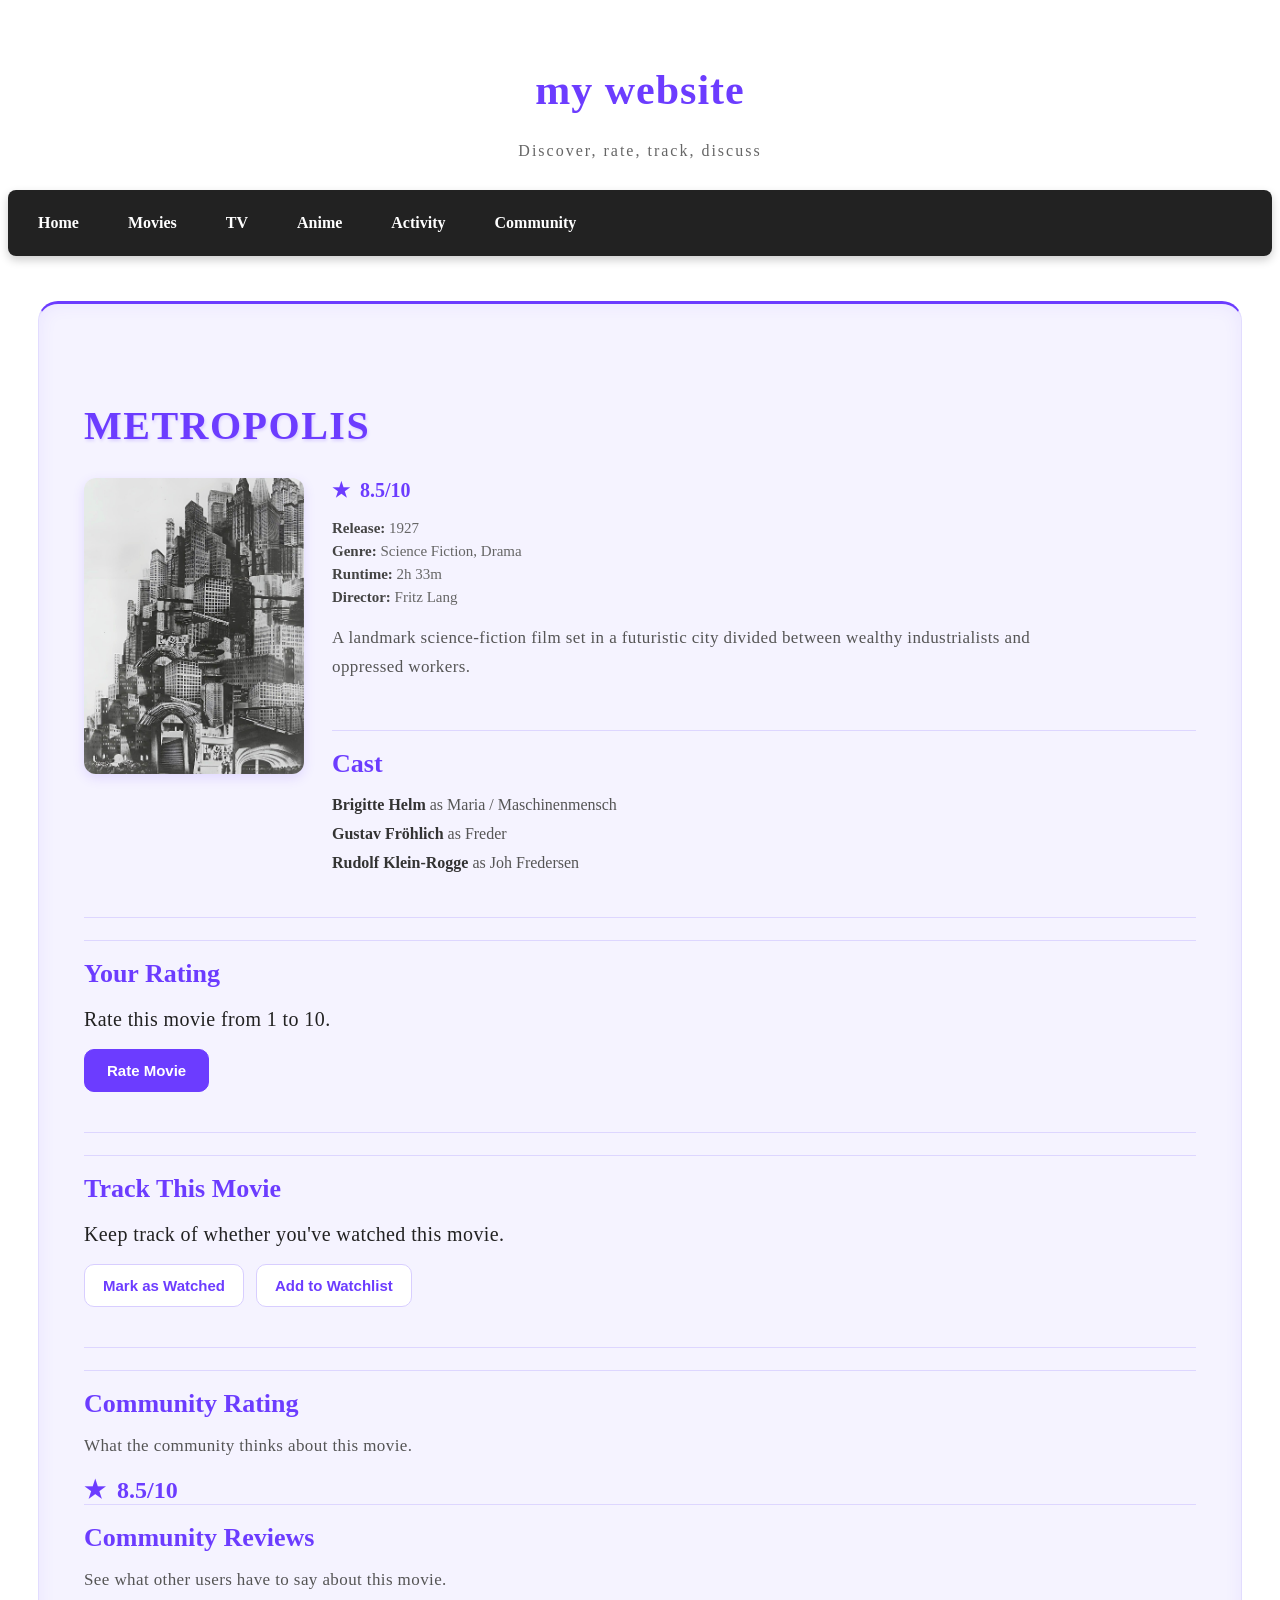
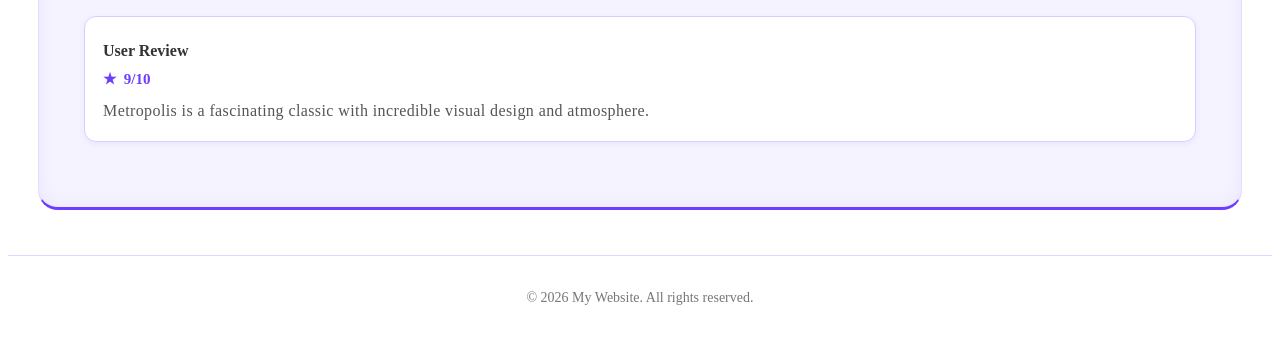
==== metropolis.html @ bc2e9417 "Update metropolis.html" ====
<!DOCTYPE html>
<html>
<head>
  <meta name="viewport" content="width=device-width, initial-scale=1.0">
  <title>Metropolis - My Website</title>
  <link rel="stylesheet" href="style.css?v=9">
</head>

<body>

  <header class="site-header">
    <h1>my website</h1>
    <p>Discover, rate, track, discuss</p>
  </header>

  <nav>
    <a href="index.html">Home</a>
    <a href="movies.html">Movies</a>
    <a href="#">TV</a>
    <a href="#">Anime</a>
    <a href="#">Activity</a>
    <a href="#">Community</a>
  </nav>

  <main>

    <h2>Metropolis</h2>

<div class="movie-detail">

  <div class="movie-detail-poster">
    <img src="images/Boris_Bilinski_-_Filmplakat_für_Metropolis_restored.jpg" alt="Metropolis poster">
  </div>

  <div class="movie-detail-info">
    <div class="movie-detail-rating">
  <span>★</span> 8.5/10
</div>

<div class="movie-detail-meta">
  <span><strong>Release:</strong> 1927</span>
  <span><strong>Genre:</strong> Science Fiction, Drama</span>
  <span><strong>Runtime:</strong> 2h 33m</span>
  <span><strong>Director:</strong> Fritz Lang</span>
</div>

<p>
  A landmark science-fiction film set in a futuristic city divided between wealthy industrialists and oppressed workers.
</p>
    <h3>Cast</h3>

<div class="movie-cast">
  <strong>Brigitte Helm</strong> as Maria / Maschinenmensch<br>
  <strong>Gustav Fröhlich</strong> as Freder<br>
  <strong>Rudolf Klein-Rogge</strong> as Joh Fredersen
</div>
  </div>

</div>
</div>

<div class="your-rating">
  <h3>Your Rating</h3>
  <p>Rate this movie from 1 to 10.</p>
  <button>Rate Movie</button>
</div>

<div class="movie-tracking">
  <h3>Track This Movie</h3>
  <p>Keep track of whether you've watched this movie.</p>
  <button>Mark as Watched</button>
  <button>Add to Watchlist</button>
</div>

    <div class="community-rating">
  <h3>Community Rating</h3>
  <p>What the community thinks about this movie.</p>
  <div class="community-score">
    <span>★</span> 8.5/10
    <div class="community-reviews">
  <h3>Community Reviews</h3>
  <p>See what other users have to say about this movie.</p>

  <div class="review-card">
  <strong>User Review</strong>

  <div class="review-rating">
    <span>★</span> 9/10
  </div>

  <p>Metropolis is a fascinating classic with incredible visual design and atmosphere.</p>
</div>
    </div>
  </div>
    </div>
  </main>
  </main>

  <footer>
    <p>© 2026 My Website. All rights reserved.</p>
  </footer>

</body>
</html>
---- style.css ----
nav {
  background-color: #222;
  padding: 16px 18px;
  border-radius: 8px;
  box-shadow: 0 4px 10px rgba(0, 0, 0, 0.2);
  display: flex;
  gap: 10px;
  align-items: center;
}

    nav a {
  color: white;
  margin-right: 15px;
  text-decoration: none;
  padding: 8px 12px;
  border-radius: 6px;
  transition: background-color 0.2s ease, transform 0.15s ease;
  font-weight: 600;
}

nav a:hover {
  background-color: #6c3cff;
  color: white;
  transform: translateY(-2px);
}
    .site-header {
        text-align: center;
        padding: 30px 10px;
    }

    .site-header h1 {
    font-size: 42px;
    letter-spacing: 1px;
    color: #6c3cff;
}  

 .site-header p {
    margin: 8px 0 0;
    color: #666;
    font-size: 16px;
    letter-spacing: 2px;
}   

    main h2 {
  font-size: 40px;
  color: #6c3cff;
  margin-top: 4;
  margin-bottom: 24px;
  letter-spacing: 0.5px;
  line-height: 1.2; 
          text-transform: uppercase;
  font-weight: 800;
      text-shadow: 1px 2px 3px rgba(108, 60, 255, 0.18);    
  letter-spacing: 1.5px;
}
  main h3 {
  font-size: 26px;
  color: #6c3cff;
  margin-top: 48px;
  margin-bottom: 12px;
  padding-top: 18px;
  border-top: 1px solid #ddd6ff;
}
  .explore-text {
  font-size: 17px;
  color: #555;
  margin: 0;
  letter-spacing: 0.3px;
  }  
    .category-label {
  font-size: 14px;
  color: #777;
  margin-top: 22px;
  margin-bottom: 10px;
  font-weight: 700;
  letter-spacing: 0.8px;
  text-transform: uppercase;
       
    }    
      .explore-text::before {
  content: "→ ";
  color: #6c3cff;
  font-weight: 700;
}  
   .category-links {
  display: flex;
  gap: 14px;
  margin-top: 24px;
  margin-bottom: 4px;
  flex-wrap: wrap;
  padding: 8px 0;
}

.movie-filters {
  display: flex;
  gap: 10px;
  margin-top: 24px;
  margin-bottom: 28px;
  flex-wrap: wrap;
}

.movie-filters button {
  padding: 11px 18px;
  background-color: white;
  color: #6c3cff;
  border: 1px solid #d8ceff;
  border-radius: 10px;
  font-size: 15px;
  font-weight: 700;
  cursor: pointer;
  transition: background-color 0.2s ease, transform 0.2s ease, box-shadow 0.2s ease;
}

.movie-filters button:hover {
  background-color: #faf9ff;
  transform: translateY(-2px);
  box-shadow: 0 5px 10px rgba(108, 60, 255, 0.15);
}
.category-links a {
  padding: 12px 20px;
  background-color: white;
  color: #6c3cff;
  text-decoration: none;
  border: 1px solid #d8ceff;
  border-radius: 12px;
  font-weight: 600;
  letter-spacing: 0.3px;
  transition: transform 0.2s ease, box-shadow 0.2s ease;
  box-shadow: 0 2px 6px rgba(108, 60, 255, 0.08);
}
   .category-links a:hover {
  transform: translateY(-4px);
  box-shadow: 0 7px 14px rgba(108, 60, 255, 0.22);
  background-color: #faf9ff;
}
   .explore-button {
  display: inline-block;
  margin-top: 24px;
  padding: 13px 24px;
  background-color: #6c3cff;
  color: white;
  text-decoration: none;
  border-radius: 10px;
  transition: background-color 0.2s ease, transform 0.2s ease, box-shadow 0.2s ease;
  box-shadow: 0 4px 10px rgba(108, 60, 255, 0.25);
  font-weight: 700;
  letter-spacing: 0.4px;
}   
    .explore-button:hover {
  background-color: #5428d6;
  transform: translateY(-2px);
    }    

  main p {
  font-size: 20px;
  line-height: 1.8;
  margin: 0;
 max-width: 750px;
  letter-spacing: 0.4px;
        color: #222;
  font-weight: 450;
  margin-top: 8px;
}
      main {
  padding: 65px 45px;
  background-color: #f5f3ff;
  border: 1px solid #e2dcff;
  border-radius: 20px;
  margin: 45px 30px;
  box-shadow: 0 8px 20px rgba(108, 60, 255, 0.16);
            position: relative;
  overflow: hidden;
    transition: transform 0.2s ease, box-shadow 0.2s ease;
  cursor: default;
  will-change: transform;
            border-top: 3px solid #6c3cff;
  border-bottom: 3px solid #6c3cff;
  box-sizing: border-box;
            box-shadow: inset 0 0 18px rgba(108, 60, 255, 0.08);
}

        main:hover {
  transform: translateY(-3px);
      transition: transform 0.2s ease;
  will-change: transform;        
  box-shadow: 0 10px 22px rgba(108, 60, 255, 0.16);
        }
 .activity-heading {
  font-size: 26px;
  color: #6c3cff;
  margin-top: 48px;
  margin-bottom: 12px;
  padding-top: 18px;
  border-top: 1px solid #ddd6ff;
}

.activity-text {
  font-size: 17px;
  color: #555;
  margin: 0;
  letter-spacing: 0.3px;
}

.activity-preview {
  display: flex;
  gap: 18px;
  margin-top: 24px;
  flex-wrap: wrap;
}

.activity-item {
  flex: 1;
  min-width: 120px;
  padding: 20px 16px;
  background-color: white;
  border: 1px solid #d8ceff;
  border-radius: 12px;
  text-align: center;
  box-shadow: 0 2px 6px rgba(108, 60, 255, 0.08);
  transition: transform 0.2s ease, box-shadow 0.2s ease;
}
   .activity-item:hover {
  transform: translateY(-3px);
  box-shadow: 0 6px 12px rgba(108, 60, 255, 0.16);
   }     

.activity-number {
  display: block;
  font-size: 32px;
  font-weight: 800;
  color: #6c3cff;
  line-height: 1;
}

.activity-label {
  display: block;
  margin-top: 8px;
  font-size: 13px;
  color: #777;
  font-weight: 700;
  letter-spacing: 0.8px;
  text-transform: uppercase;
}

.activity-button {
  display: inline-block;
  margin-top: 26px;
  padding: 12px 22px;
  background-color: #6c3cff;
  color: white;
  text-decoration: none;
  border: 1px solid #6c3cff;
  border-radius: 10px;
  font-weight: 700;
  letter-spacing: 0.4px;
  transition: background-color 0.2s ease, transform 0.2s ease, box-shadow 0.2s ease;
  box-shadow: 0 4px 10px rgba(108, 60, 255, 0.25);
}

.activity-button:hover {
  background-color: #5428d6;
  color: white;
  transform: translateY(-2px);
  box-shadow: 0 6px 14px rgba(108, 60, 255, 0.3);
}
  .community-heading {
  font-size: 26px;
  color: #6c3cff;
  margin-top: 48px;
  margin-bottom: 12px;
  padding-top: 18px;
  border-top: 1px solid #ddd6ff;
  } 
  .community-text {
  font-size: 17px;
  color: #555;
  margin: 0;
  letter-spacing: 0.3px;
  }  
   .community-preview {
  display: flex;
  gap: 18px;
  margin-top: 24px;
  flex-wrap: wrap;
   }    
    .community-item {
  flex: 1;
  min-width: 180px;
  padding: 20px 16px;
  background-color: white;
  border: 1px solid #d8ceff;
  border-radius: 12px;
  box-shadow: 0 2px 6px rgba(108, 60, 255, 0.08);
  transition: transform 0.2s ease, box-shadow 0.2s ease;
} 
  .community-item:hover {
  transform: translateY(-3px);
  box-shadow: 0 6px 12px rgba(108, 60, 255, 0.16);
  }   
   .community-button {
  display: inline-block;
  margin-top: 26px;
  padding: 12px 22px;
  background-color: #6c3cff;
  color: white;
  text-decoration: none;
  border-radius: 10px;
  font-weight: 700;
  letter-spacing: 0.4px;
  transition: background-color 0.2s ease, transform 0.2s ease, box-shadow 0.2s ease;
  box-shadow: 0 4px 10px rgba(108, 60, 255, 0.25);
   }  
   .community-button:hover {
  background-color: #5428d6;
  transform: translateY(-2px);
  box-shadow: 0 6px 14px rgba(108, 60, 255, 0.3);
   }  
.movie-grid {
  display: grid;
  grid-template-columns: repeat(3, 1fr);
  gap: 22px;
  margin-top: 28px;
}
.movie-search {
  display: flex;
  gap: 10px;
  margin-top: 24px;
  margin-bottom: 28px;
}

.movie-search input {
  flex: 1;
  min-width: 0;
  padding: 13px 16px;
  border: 1px solid #d8ceff;
  border-radius: 10px;
  font-size: 16px;
  outline: none;
  box-sizing: border-box;
}

.movie-search input:focus {
  border-color: #6c3cff;
  box-shadow: 0 0 0 3px rgba(108, 60, 255, 0.1);
}

.movie-search button {
  padding: 13px 20px;
  background-color: #6c3cff;
  color: white;
  border: 1px solid #6c3cff;
  border-radius: 10px;
  font-size: 16px;
  font-weight: 700;
  cursor: pointer;
}

.movie-search button:hover {
  background-color: #5428d6;
  transform: translateY(-2px);
}
@media (max-width: 1000px) {
  html,
  body {
    width: 100%;
    max-width: 100%;
    overflow-x: hidden;
  }

  main {
    width: calc(100% - 30px);
    max-width: 100%;
    padding: 40px 22px;
    margin: 25px 15px;
  }

  .site-header h1 {
    font-size: 34px;
  }

  main h2 {
    font-size: 32px;
  }

  main h3 {
    font-size: 23px;
  }

  .category-links {
    gap: 10px;
  }

  .category-links a {
    padding: 10px 16px;
  }

  .activity-preview {
    gap: 12px;
  }

  .community-preview {
    gap: 12px;
  }

  .movie-grid {
  grid-template-columns: repeat(2, 1fr);
  width: 100%;
}

  .movie-card {
    width: 100%;
    min-width: 0;
  }
  .movie-info h4 {
  font-size: 15px;
  white-space: normal;
  word-break: normal;
  overflow-wrap: normal;
  
}
}
 footer {
  margin-top: 30px;
  padding: 20px;
  text-align: center;
  color: #777;
  font-size: 14px;
  border-top: 1px solid #ddd6ff;
 }       

.movie-card {
    text-decoration: none;
  background-color: white;
    cursor: pointer;
  border: 1px solid #d8ceff;
  border-radius: 14px;
  overflow: hidden;
    display: flex;
  flex-direction: column;
    height: 100%;
  box-shadow: 0 3px 8px rgba(108, 60, 255, 0.1);
  transition: transform 0.2s ease, box-shadow 0.2s ease;
}

.movie-card:hover {
  transform: translateY(-5px);
  box-shadow: 0 8px 16px rgba(108, 60, 255, 0.18);
}

.movie-detail {
  display: flex;
  gap: 28px;
  margin-top: 28px;
  align-items: flex-start;
}

.movie-detail-poster {
  width: 220px;
  flex-shrink: 0;
}

.movie-detail-poster img {
  width: 100%;
  height: auto;
  display: block;
  border-radius: 12px;
  box-shadow: 0 4px 12px rgba(108, 60, 255, 0.15);
}

.movie-detail-info {
  flex: 1;
}

.movie-detail-rating {
  font-size: 20px;
  font-weight: 700;
  color: #6c3cff;
  margin-bottom: 18px;
}

.movie-detail-rating span {
  margin-right: 5px;
}

.movie-detail-info p {
  margin: 0;
  font-size: 17px;
  line-height: 1.7;
  color: #555;
}
.movie-poster {
  aspect-ratio: 2 / 3 !important;
  display: flex;
  align-items: center;
  justify-content: center;
  background-color: #eeeaff;
  color: #8a7bb8;
  font-size: 14px;
  font-weight: 700;
  letter-spacing: 1px;
  text-transform: uppercase;
}

.movie-poster img {
  width: 100%;
  height: 100%;
  object-fit: cover;
  display: block;
}

.movie-info {
  padding: 18px;
  display: flex;
  flex-direction: column;
  flex: 1;
}

.movie-info h4 {
  margin: 0;
  font-size: 20px;
  color: #333;
  line-height: 1.25;
  min-height: 50px;
  width: auto;
  overflow-wrap: normal;
  word-break: normal;

  display: -webkit-box;
  -webkit-box-orient: vertical;
  -webkit-line-clamp: 3;
  overflow: hidden;
}

.movie-info p {
  margin: 10px 0 14px;
  font-size: 14px;
  line-height: 1.5;
  color: #666;
}

.movie-rating {
  margin-top: auto;
  padding-top: 12px;
  font-size: 15px;
  font-weight: 700;
  color: #6c3cff;
}

.movie-rating span {
  margin-right: 4px;
}

.movie-detail-meta {
  display: flex;
  flex-direction: column;
  gap: 6px;
  margin-bottom: 18px;
  font-size: 15px;
  color: #666;
}

.movie-detail-meta strong {
  color: #444;
}
@media (max-width: 600px) {
  .movie-detail {
    flex-direction: column;
    align-items: center;
  }

  .movie-detail-poster {
    width: 180px;
  }

  .movie-detail-info {
    width: 100%;
  }
}

.movie-cast {
  font-size: 16px;
  color: #555;
  line-height: 1.8;
  margin-top: 8px;
}

.movie-cast strong {
  color: #333;
}

.your-rating {
  margin-top: 40px;
  padding-top: 22px;
  border-top: 1px solid #ddd6ff;
}

.your-rating h3 {
  margin-top: 0;
}

.your-rating button {
  margin-top: 12px;
  padding: 12px 22px;
  background-color: #6c3cff;
  color: white;
  border: 1px solid #6c3cff;
  border-radius: 10px;
  font-size: 15px;
  font-weight: 700;
  cursor: pointer;
}

.movie-tracking {
  margin-top: 40px;
  padding-top: 22px;
  border-top: 1px solid #ddd6ff;
}

.movie-tracking h3 {
  margin-top: 0;
}

.movie-tracking button {
  margin-top: 12px;
  margin-right: 8px;
  padding: 12px 18px;
  background-color: white;
  color: #6c3cff;
  border: 1px solid #d8ceff;
  border-radius: 10px;
  font-size: 15px;
  font-weight: 700;
  cursor: pointer;
}

.community-rating {
  margin-top: 40px;
  padding-top: 22px;
  border-top: 1px solid #ddd6ff;
}

.community-rating h3 {
  margin-top: 0;
}

.community-rating p {
  font-size: 17px;
  color: #555;
  margin-top: 8px;
}

.community-score {
  margin-top: 14px;
  font-size: 24px;
  font-weight: 800;
  color: #6c3cff;
}

.community-score span {
  margin-right: 5px;
}

.review-card {
  margin-top: 20px;
  padding: 18px;
  background-color: white;
  border: 1px solid #d8ceff;
  border-radius: 12px;
  box-shadow: 0 2px 6px rgba(108, 60, 255, 0.08);
}

.review-card strong {
  color: #333;
  font-size: 16px;
}

.review-card p {
  margin-top: 10px;
  font-size: 16px;
  line-height: 1.6;
  color: #555;
}

.review-rating {
  margin-top: 8px;
  font-size: 15px;
  font-weight: 700;
  color: #6c3cff;
}

.review-rating span {
  margin-right: 4px;
}
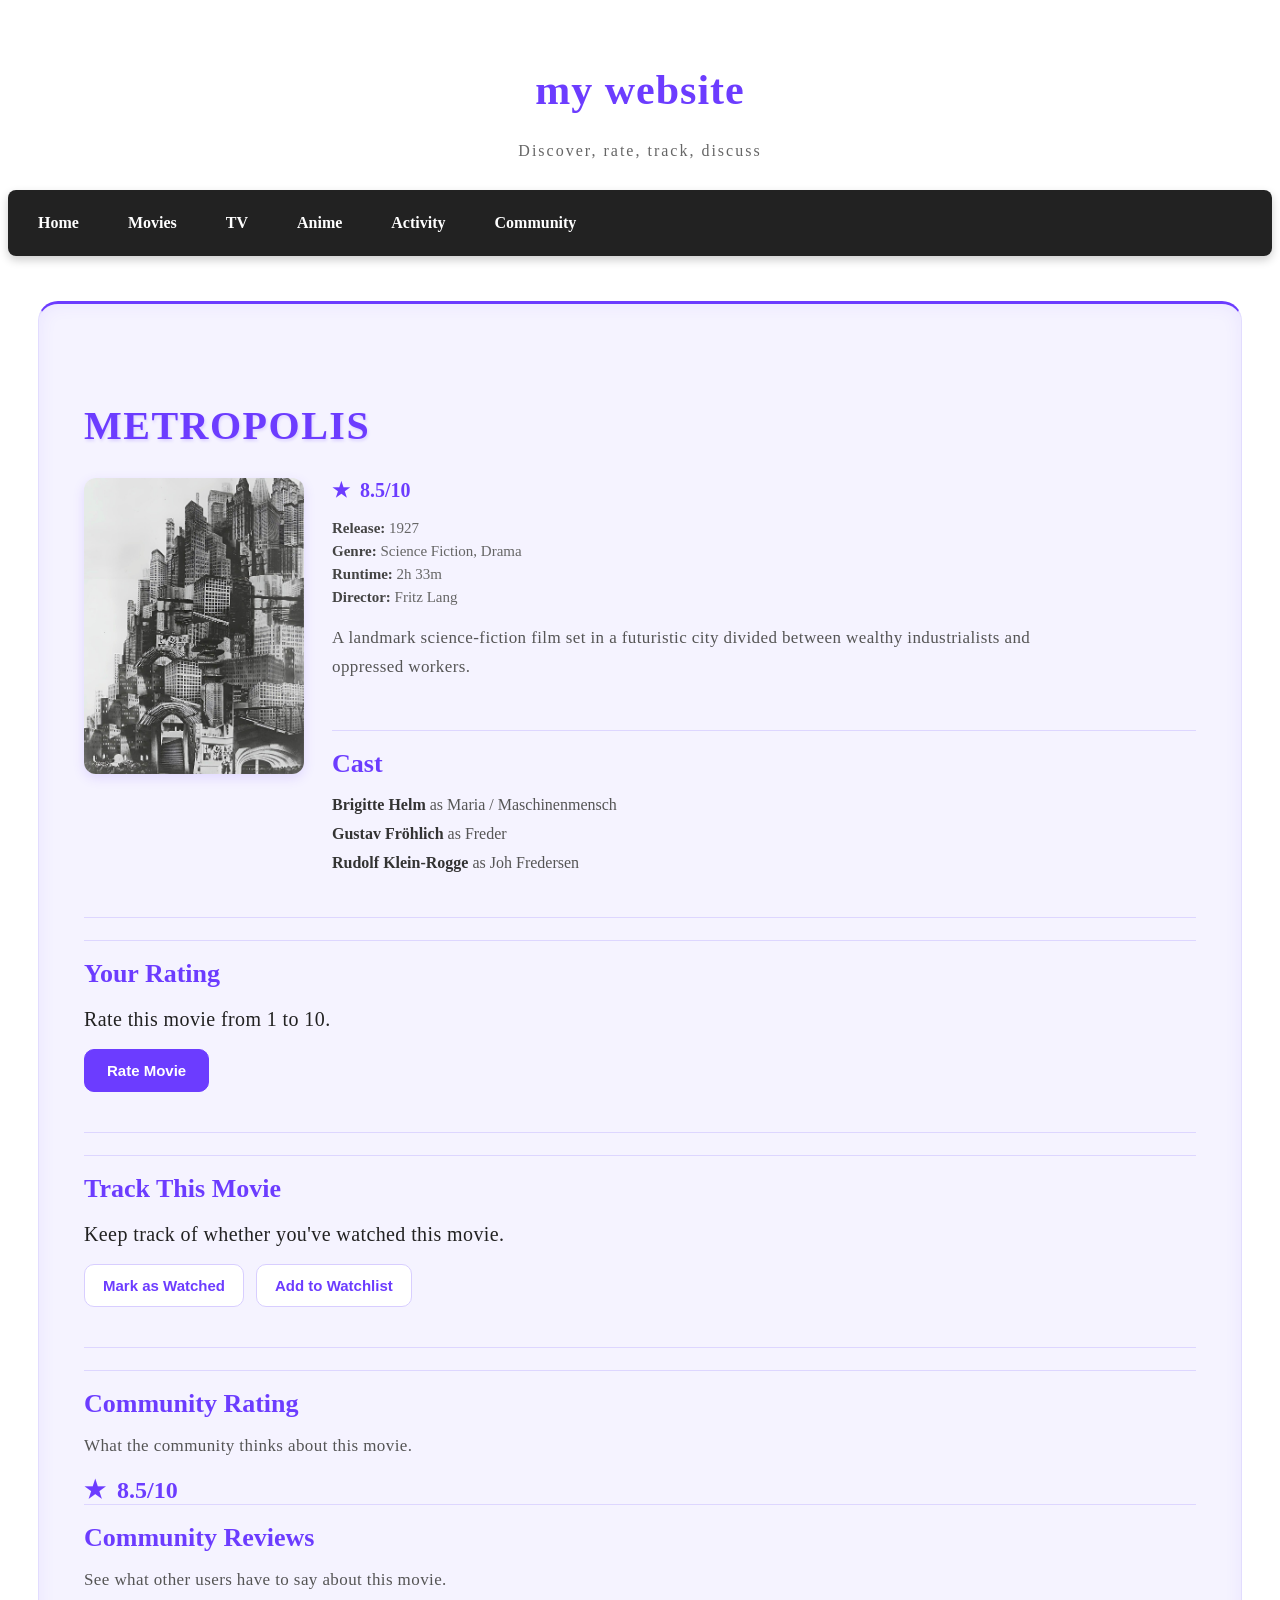
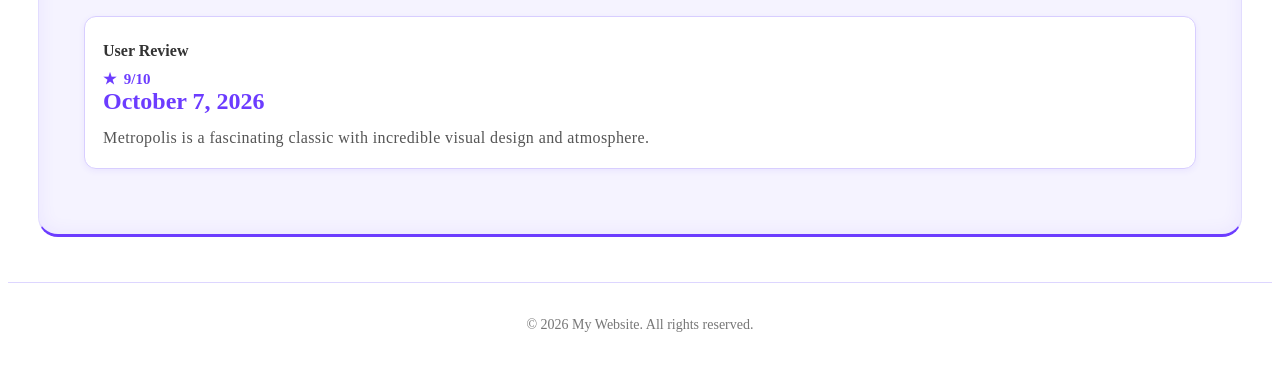
==== commit dd377d18: "Update metropolis.html" ====
--- a/metropolis.html
+++ b/metropolis.html
@@ -88,6 +88,9 @@
     <span>★</span> 9/10
   </div>
 
+    <div class="review-date">
+  October 7, 2026
+    </div>
   <p>Metropolis is a fascinating classic with incredible visual design and atmosphere.</p>
 </div>
     </div>
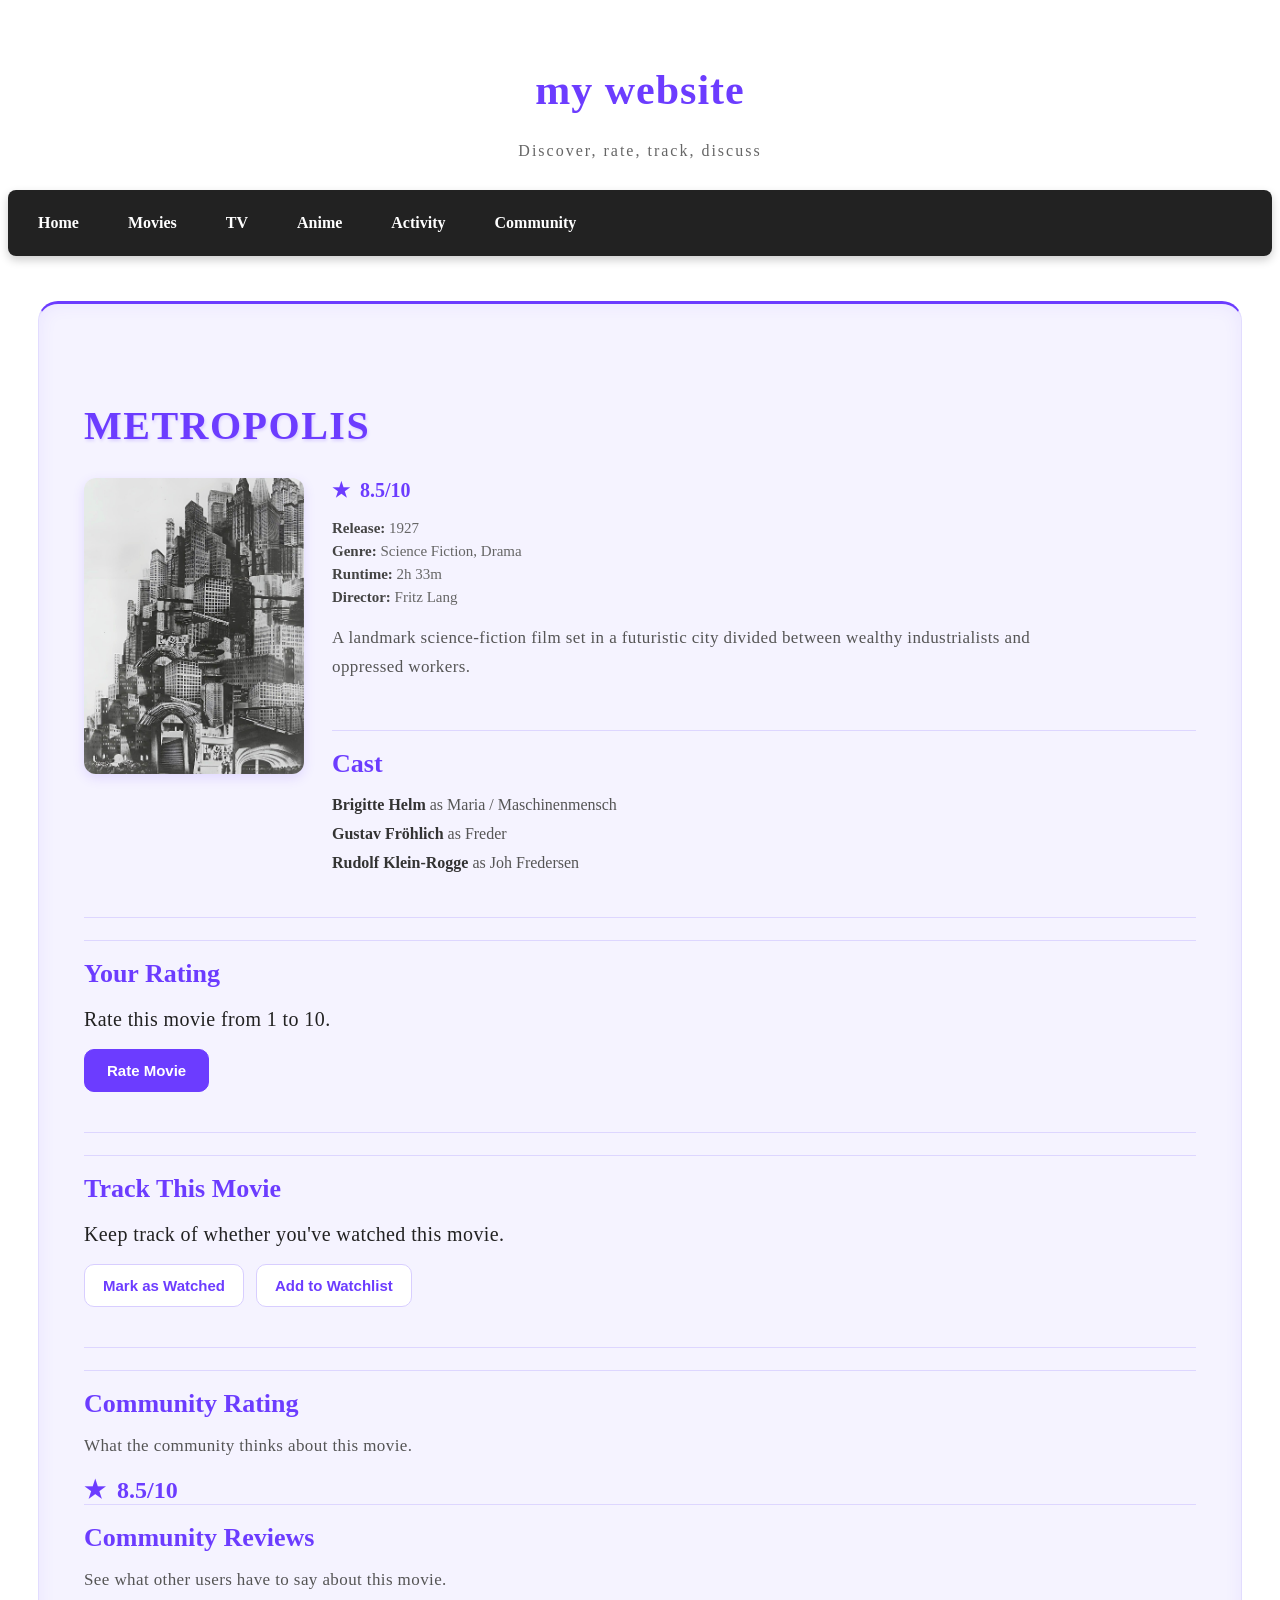
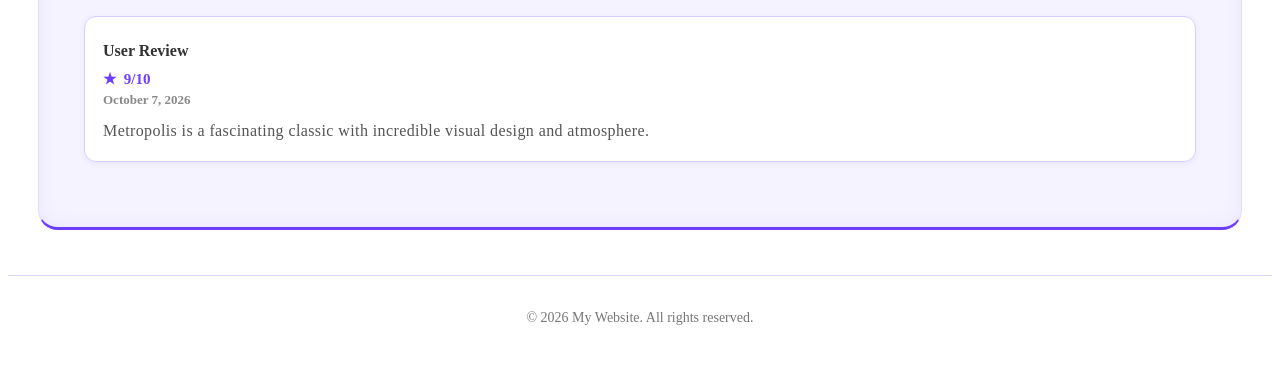
==== commit a8cda53e: "Update metropolis.html" ====
--- a/metropolis.html
+++ b/metropolis.html
@@ -3,7 +3,7 @@
 <head>
   <meta name="viewport" content="width=device-width, initial-scale=1.0">
   <title>Metropolis - My Website</title>
-  <link rel="stylesheet" href="style.css?v=9">
+  <link rel="stylesheet" href="style.css?v=10">
 </head>
 
 <body>
--- a/style.css
+++ b/style.css
@@ -691,3 +691,9 @@
 .review-rating span {
   margin-right: 4px;
 }
+
+.review-date {
+  margin-top: 4px;
+  font-size: 13px;
+  color: #888;
+}
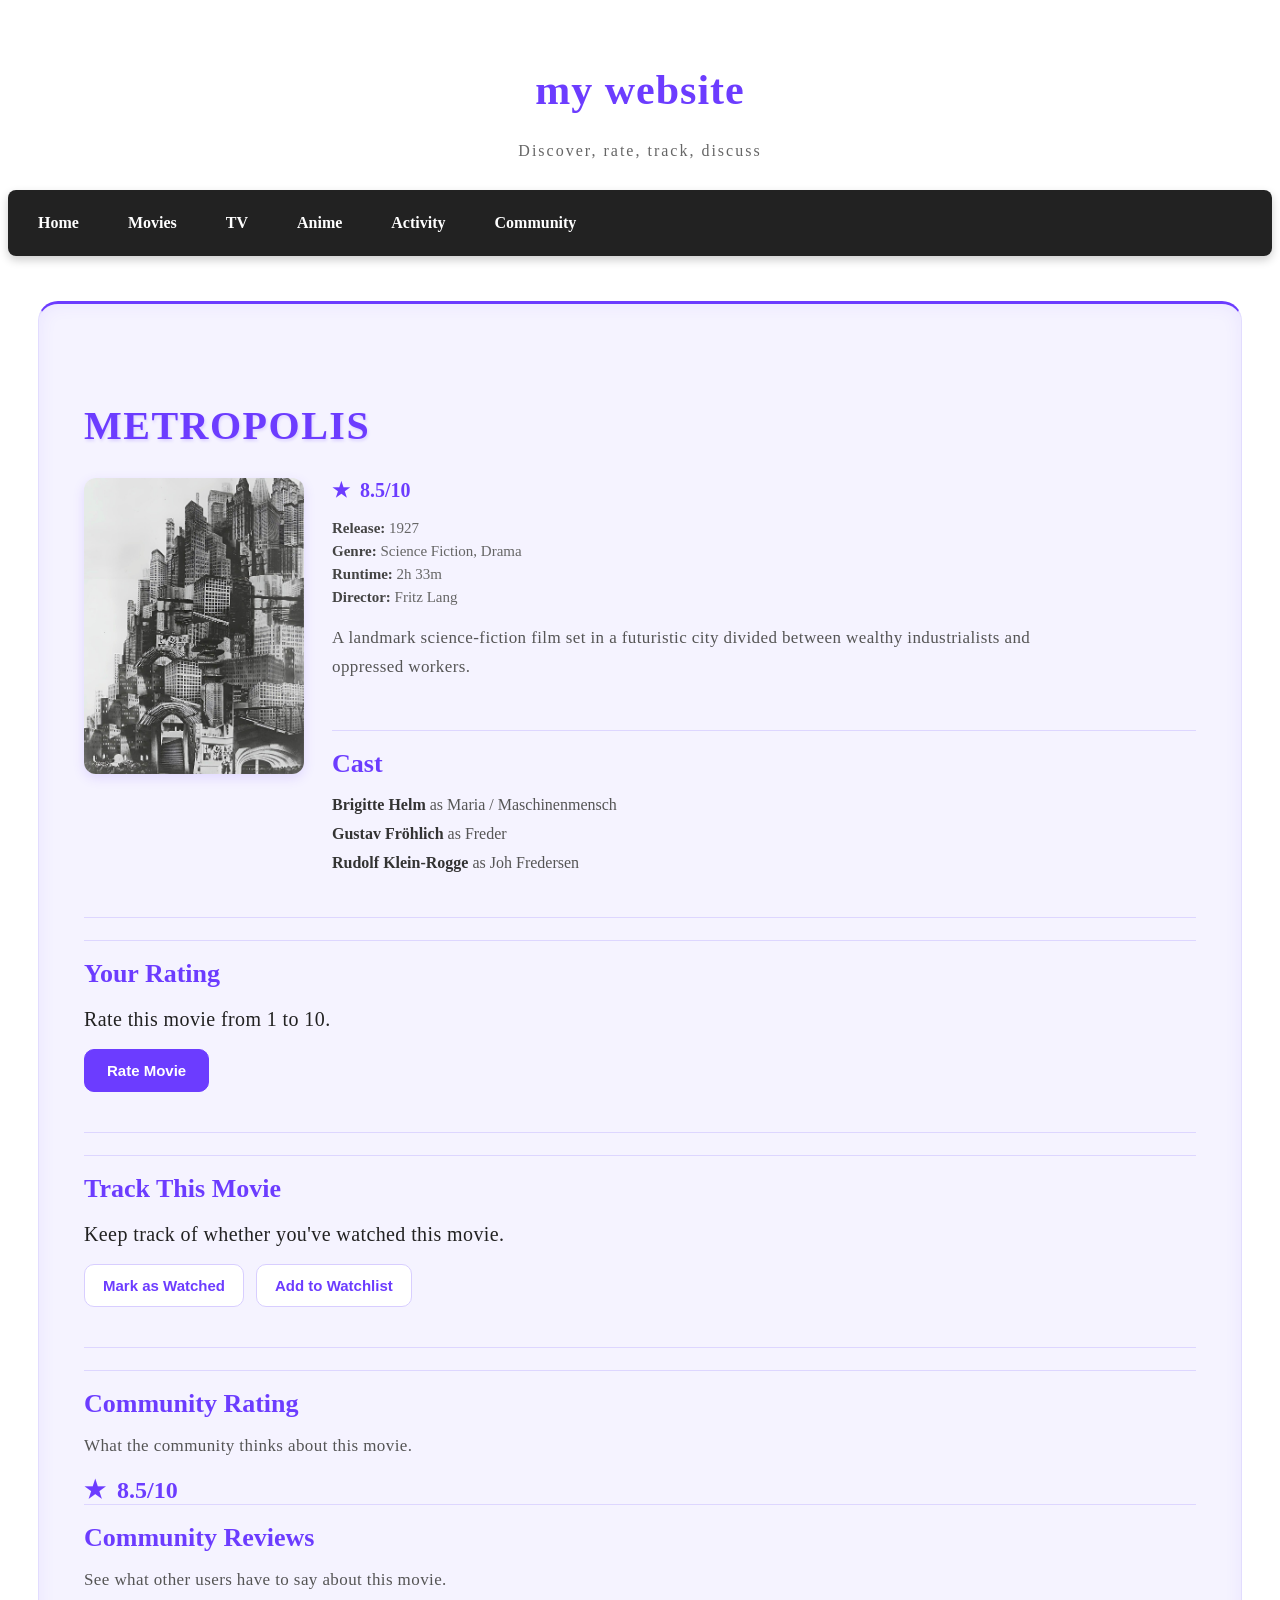
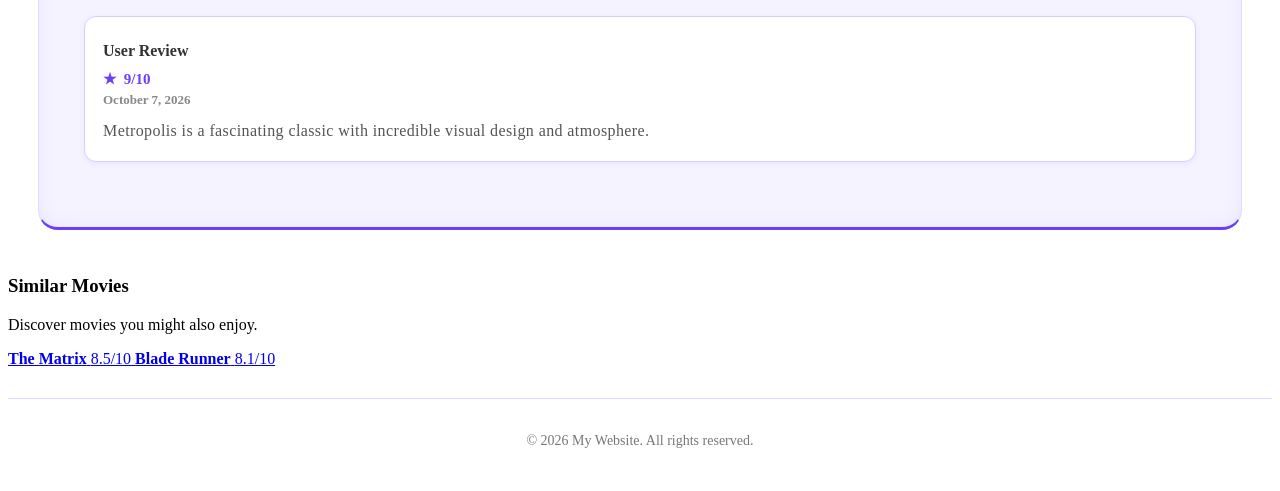
==== commit 1bef3235: "Update metropolis.html" ====
--- a/metropolis.html
+++ b/metropolis.html
@@ -97,6 +97,22 @@
   </div>
     </div>
   </main>
+  <div class="similar-movies">
+  <h3>Similar Movies</h3>
+  <p>Discover movies you might also enjoy.</p>
+
+  <div class="similar-movie-grid">
+    <a href="#" class="similar-movie-card">
+      <strong>The Matrix</strong>
+      <span>8.5/10</span>
+    </a>
+
+    <a href="#" class="similar-movie-card">
+      <strong>Blade Runner</strong>
+      <span>8.1/10</span>
+    </a>
+  </div>
+  </div>
   </main>
 
   <footer>
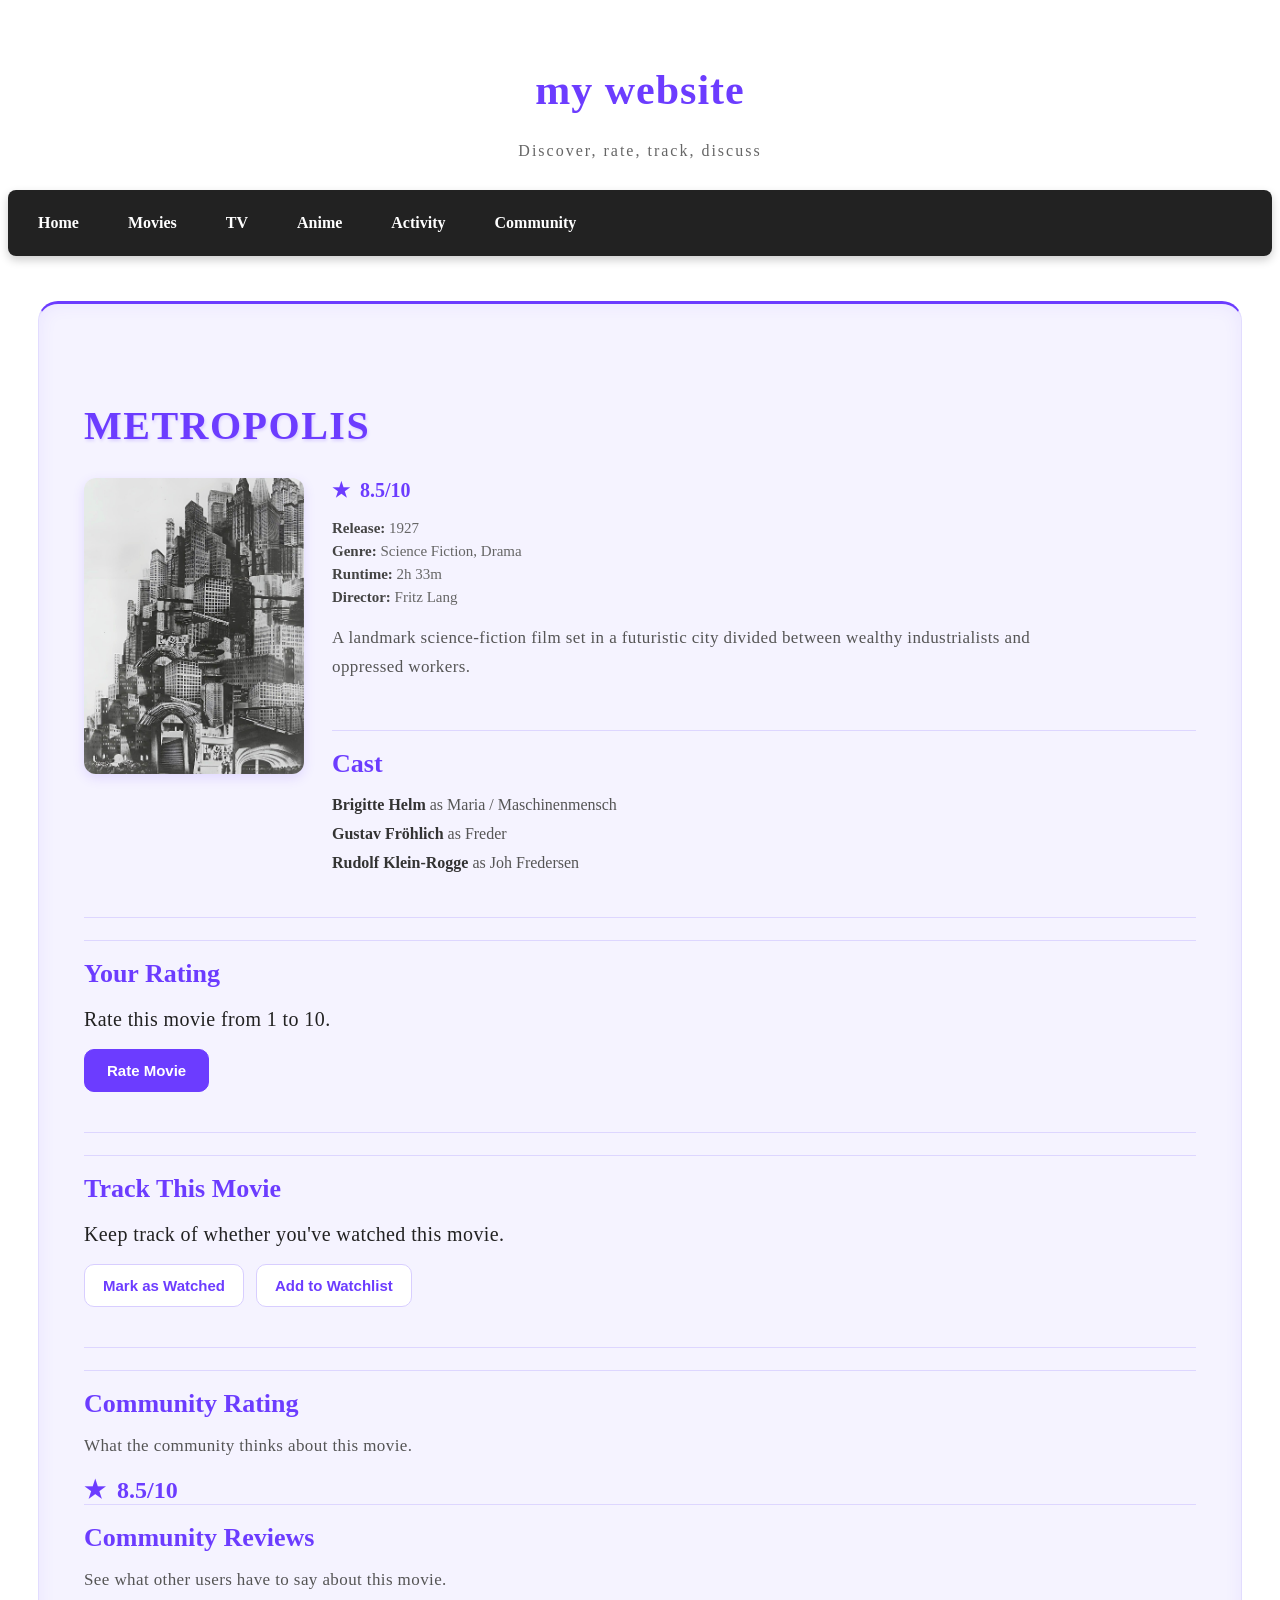
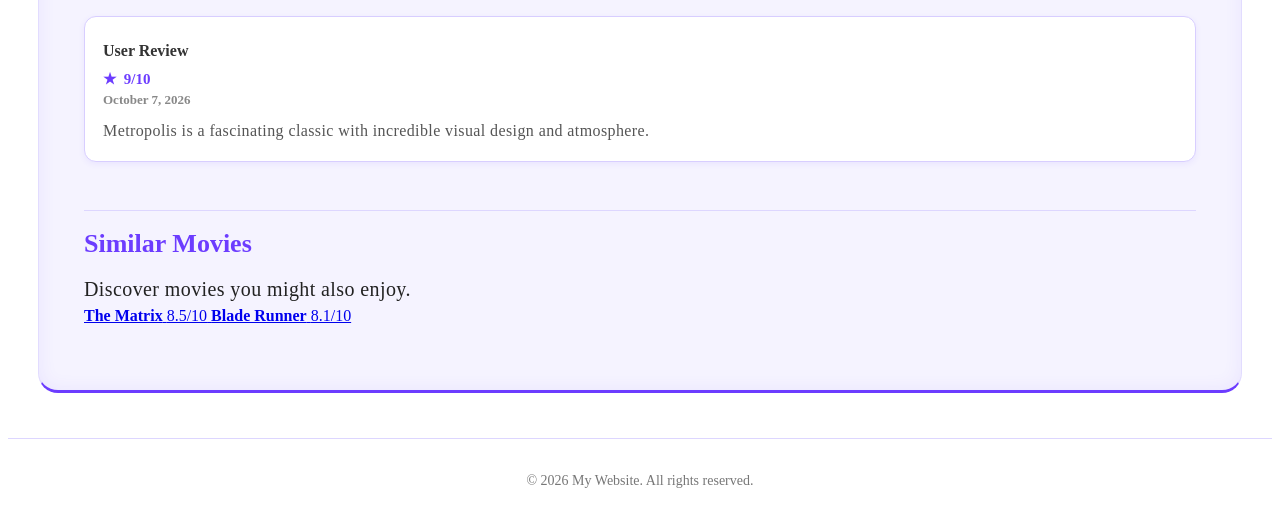
==== commit 21711420: "Update metropolis.html" ====
--- a/metropolis.html
+++ b/metropolis.html
@@ -96,7 +96,6 @@
     </div>
   </div>
     </div>
-  </main>
   <div class="similar-movies">
   <h3>Similar Movies</h3>
   <p>Discover movies you might also enjoy.</p>
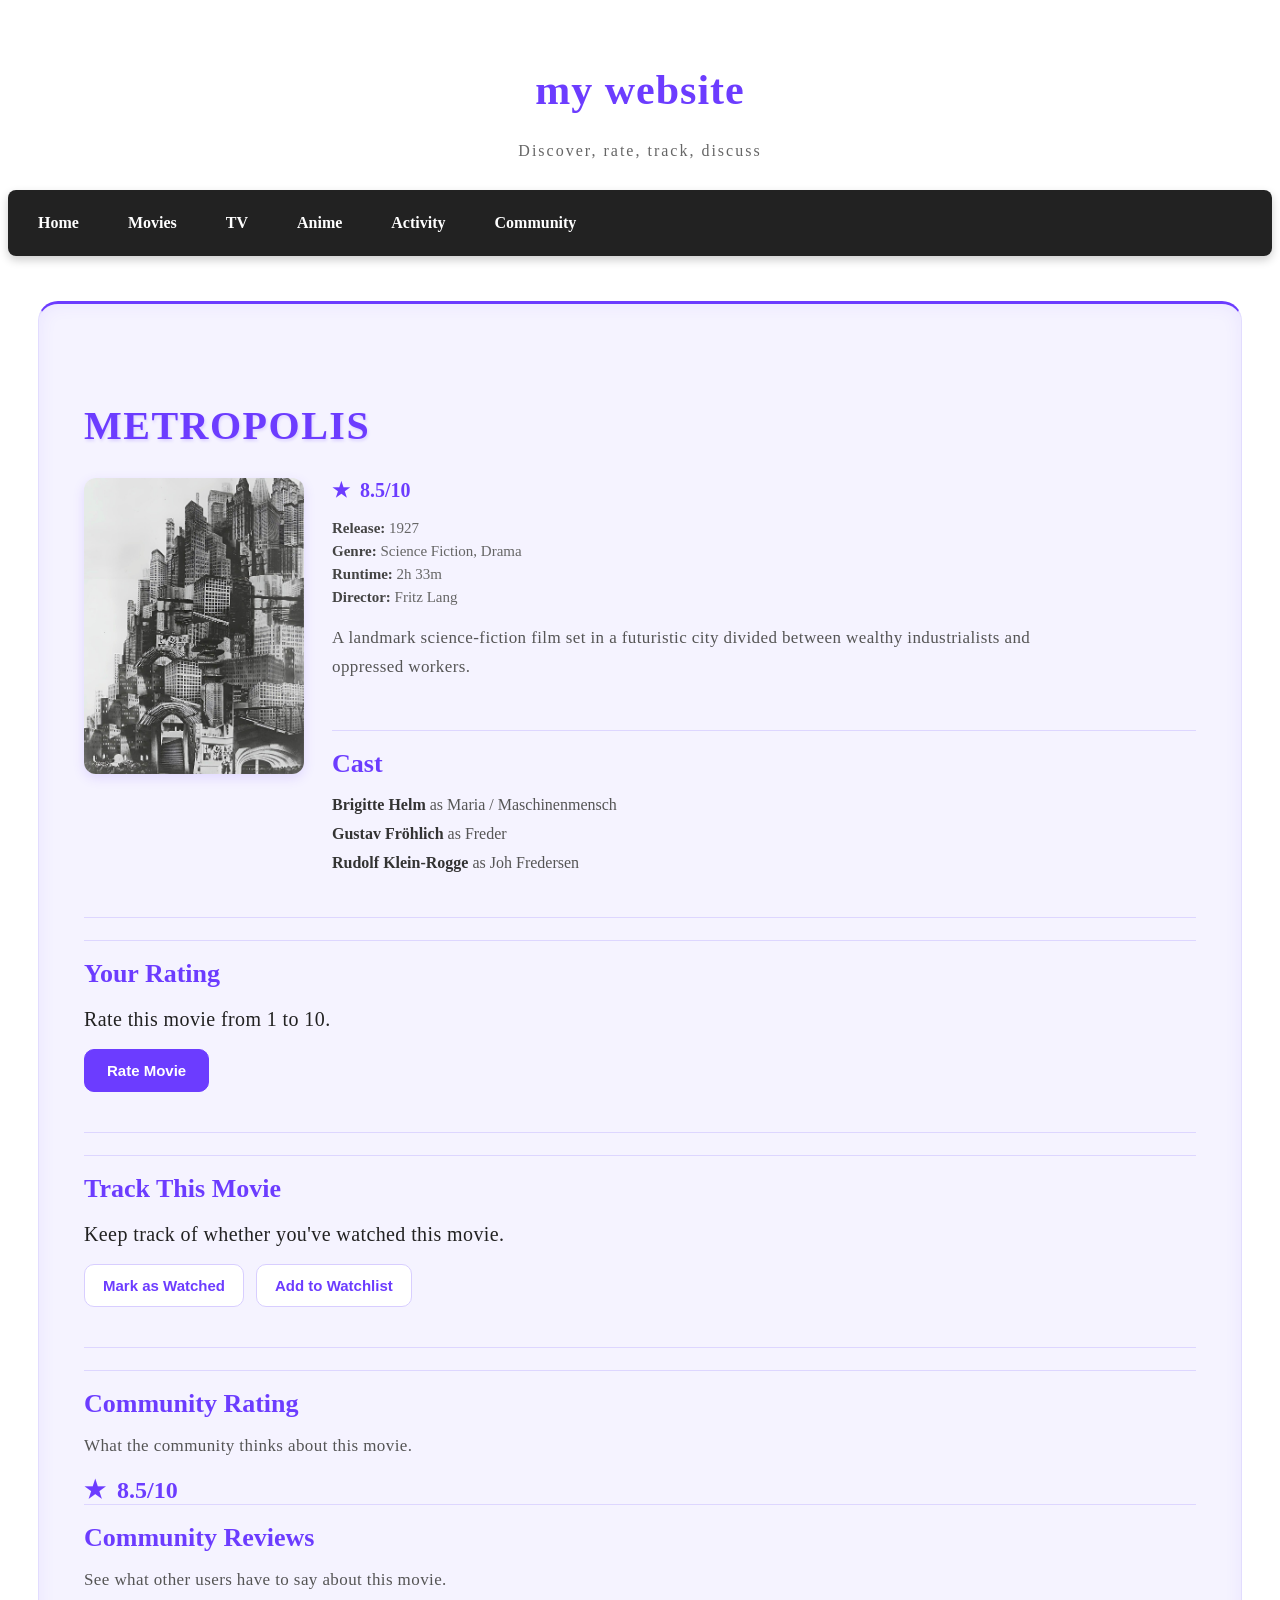
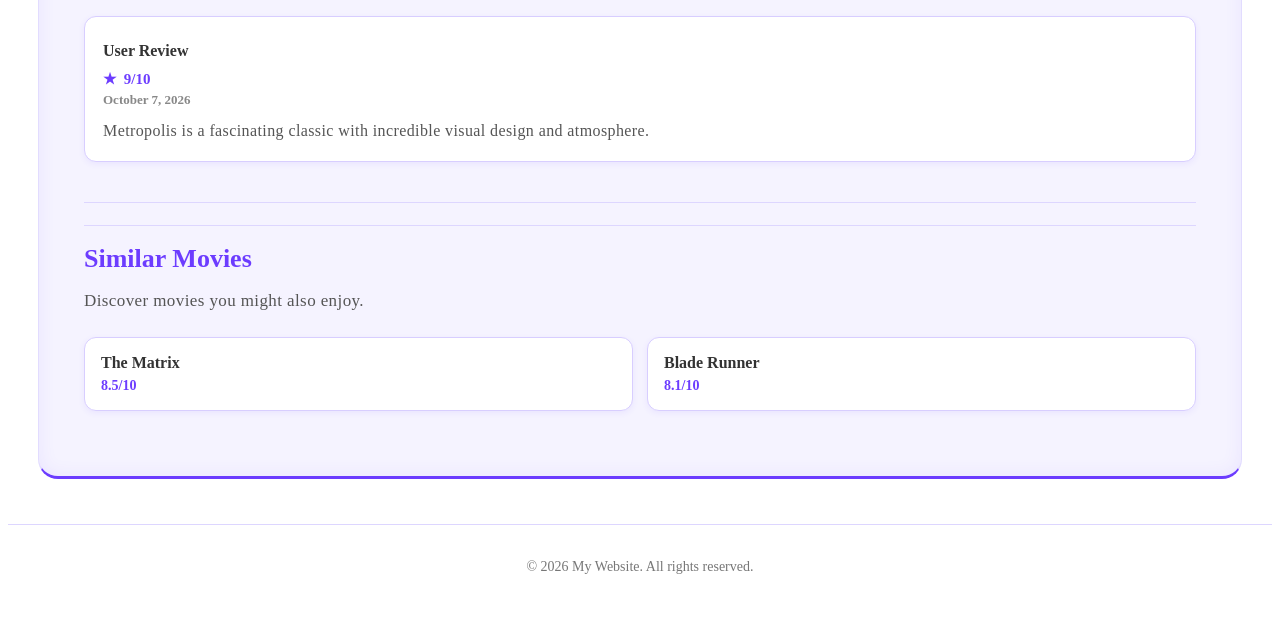
==== commit a6eea2d4: "Update metropolis.html" ====
--- a/metropolis.html
+++ b/metropolis.html
@@ -3,7 +3,7 @@
 <head>
   <meta name="viewport" content="width=device-width, initial-scale=1.0">
   <title>Metropolis - My Website</title>
-  <link rel="stylesheet" href="style.css?v=10">
+  <link rel="stylesheet" href="style.css?v=11">
 </head>
 
 <body>
--- a/style.css
+++ b/style.css
@@ -697,3 +697,49 @@
   font-size: 13px;
   color: #888;
 }
+
+.similar-movies {
+  margin-top: 40px;
+  padding-top: 22px;
+  border-top: 1px solid #ddd6ff;
+}
+
+.similar-movies h3 {
+  margin-top: 0;
+}
+
+.similar-movies p {
+  font-size: 17px;
+  color: #555;
+  margin-top: 8px;
+}
+
+.similar-movie-grid {
+  display: grid;
+  grid-template-columns: repeat(2, 1fr);
+  gap: 14px;
+  margin-top: 20px;
+}
+
+.similar-movie-card {
+  display: flex;
+  flex-direction: column;
+  gap: 6px;
+  padding: 16px;
+  background-color: white;
+  border: 1px solid #d8ceff;
+  border-radius: 12px;
+  text-decoration: none;
+  box-shadow: 0 2px 6px rgba(108, 60, 255, 0.08);
+}
+
+.similar-movie-card strong {
+  color: #333;
+  font-size: 16px;
+}
+
+.similar-movie-card span {
+  color: #6c3cff;
+  font-size: 14px;
+  font-weight: 700;
+}
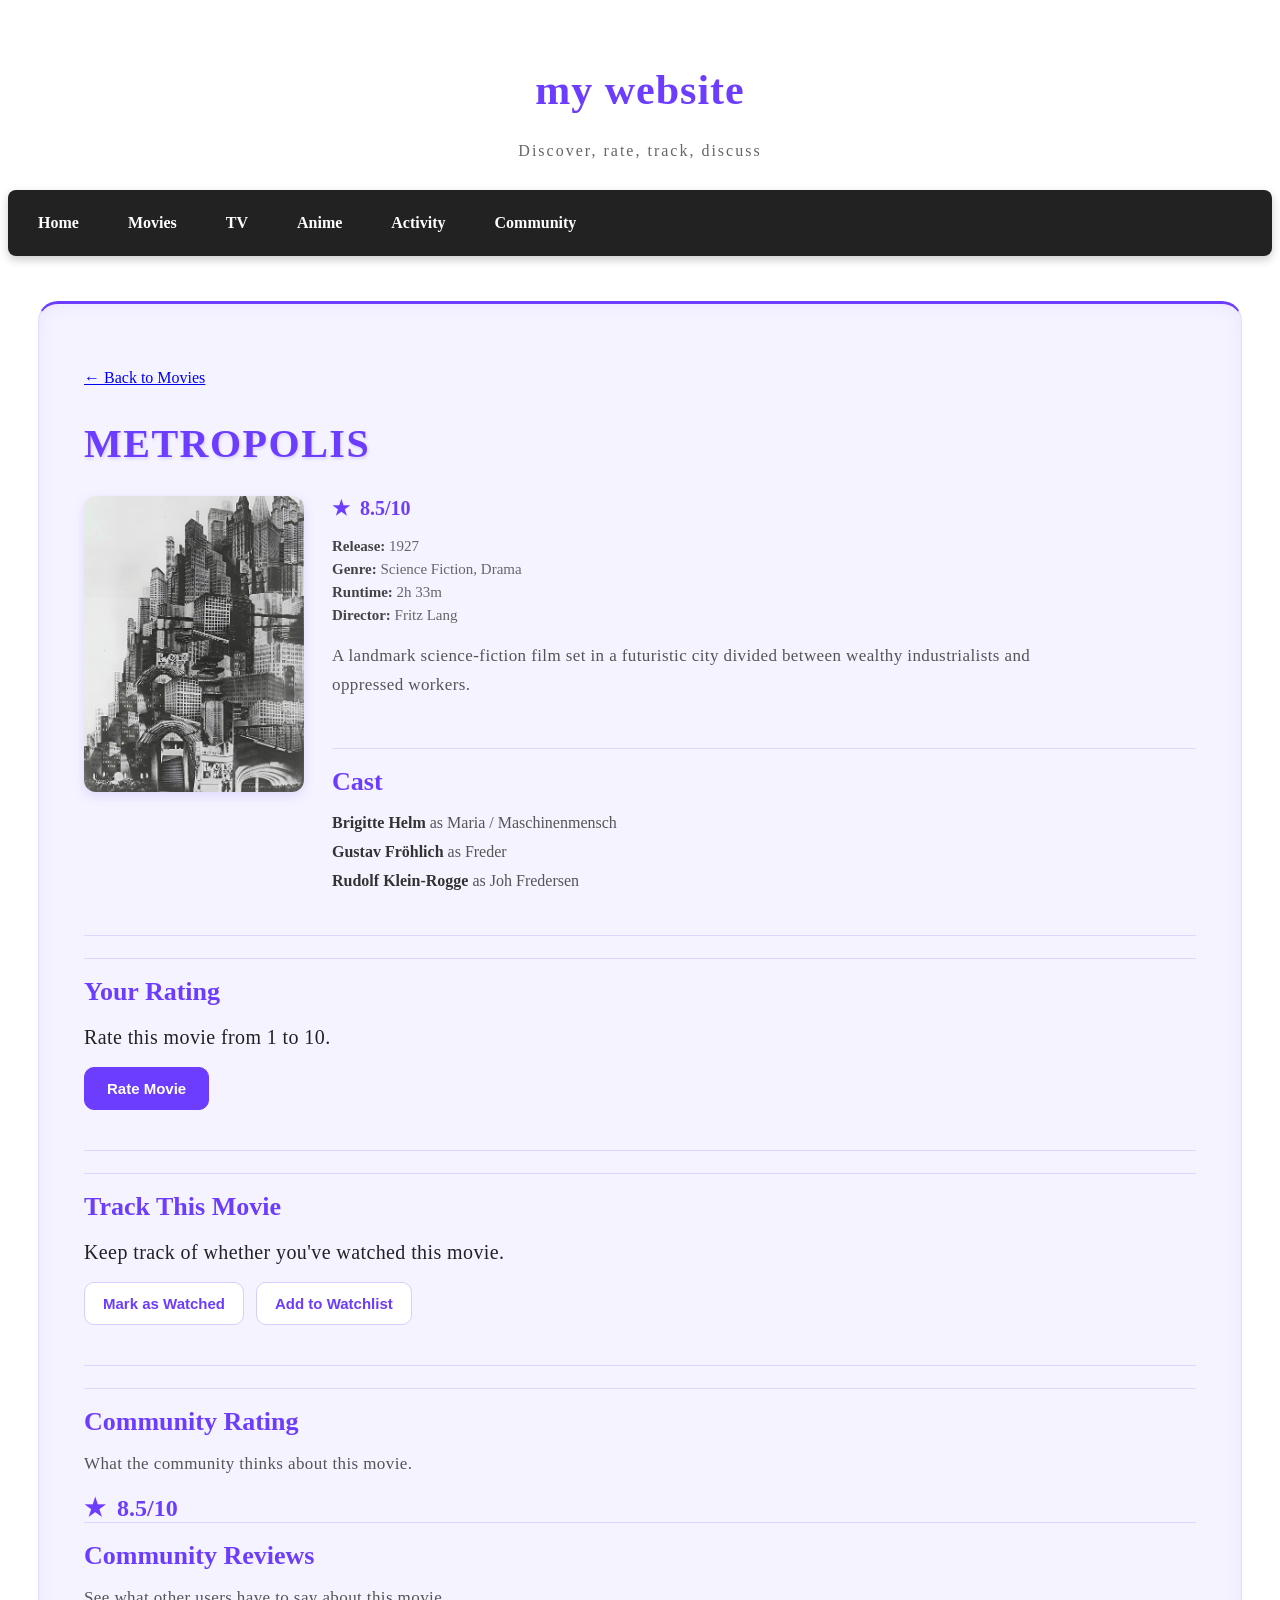
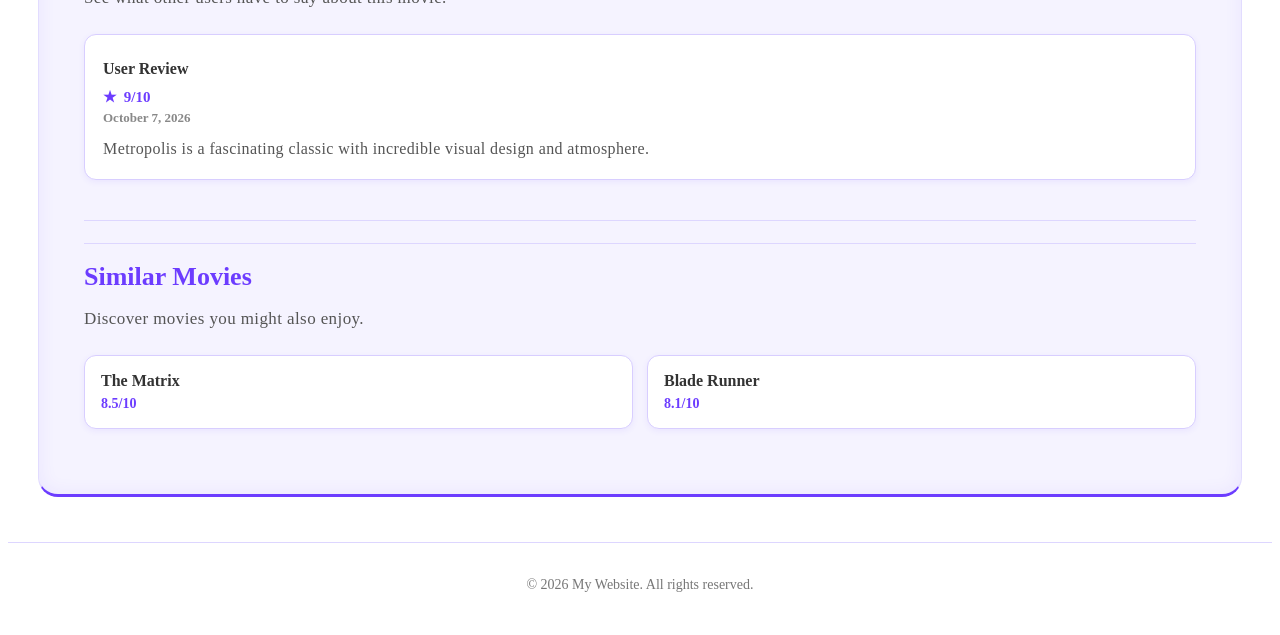
==== commit 733d3fbd: "Update metropolis.html" ====
--- a/metropolis.html
+++ b/metropolis.html
@@ -23,6 +23,7 @@
   </nav>
 
   <main>
+    <a href="movies.html" class="back-to-movies">← Back to Movies</a>
 
     <h2>Metropolis</h2>
 
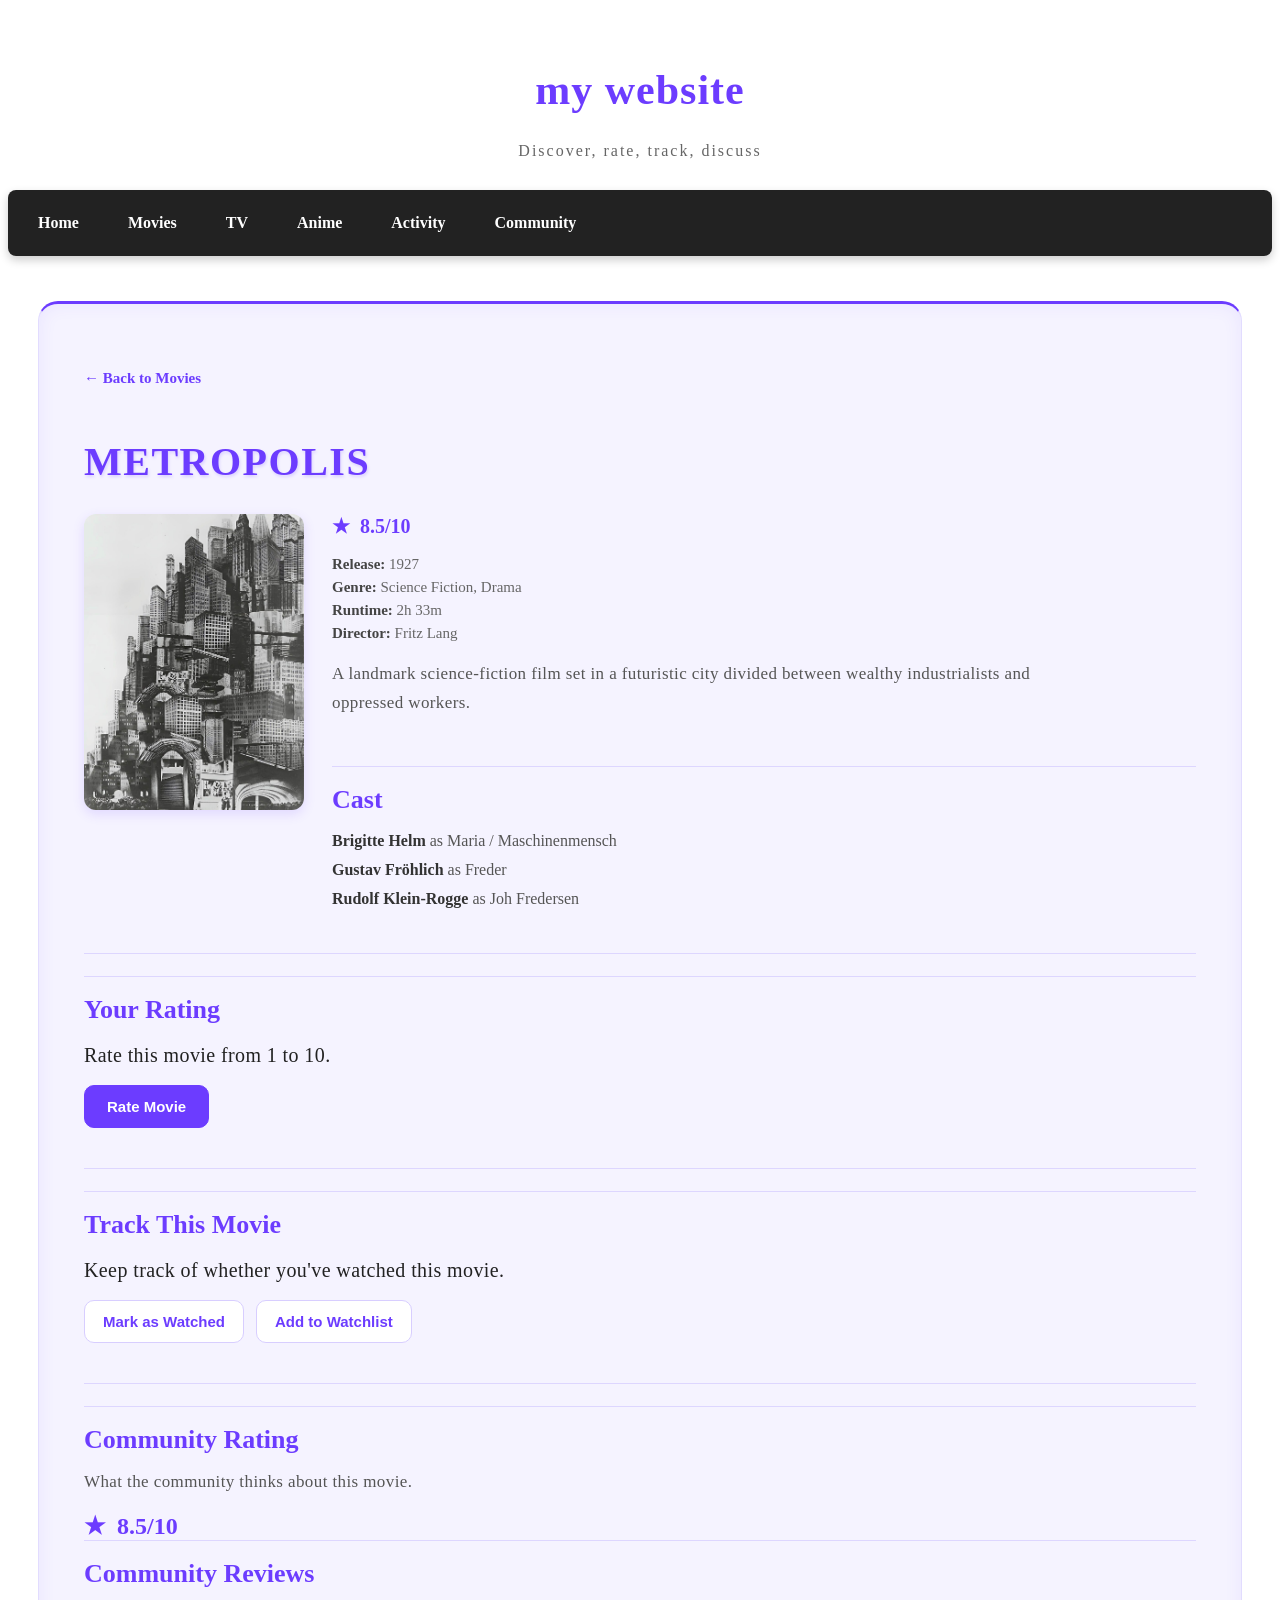
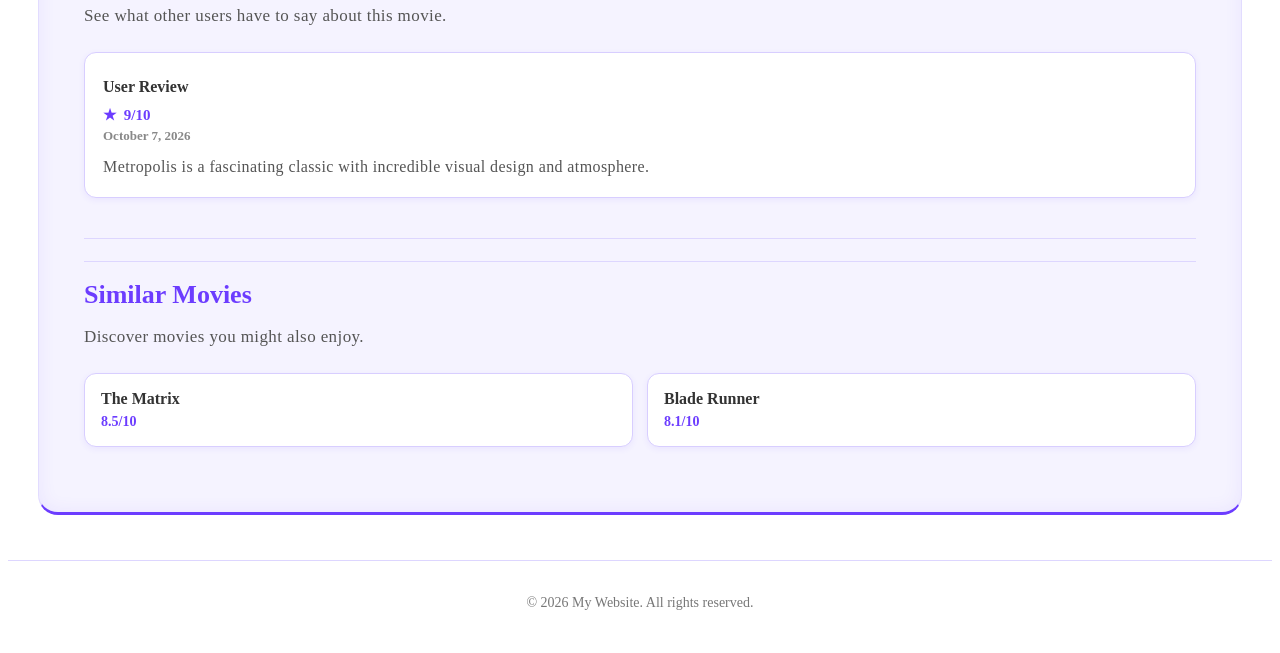
==== commit 33135fb4: "Update metropolis.html" ====
--- a/metropolis.html
+++ b/metropolis.html
@@ -3,7 +3,7 @@
 <head>
   <meta name="viewport" content="width=device-width, initial-scale=1.0">
   <title>Metropolis - My Website</title>
-  <link rel="stylesheet" href="style.css?v=11">
+  <link rel="stylesheet" href="style.css?v=12">
 </head>
 
 <body>
--- a/style.css
+++ b/style.css
@@ -743,3 +743,16 @@
   font-size: 14px;
   font-weight: 700;
 }
+
+.back-to-movies {
+  display: inline-block;
+  margin-bottom: 18px;
+  color: #6c3cff;
+  text-decoration: none;
+  font-size: 15px;
+  font-weight: 700;
+}
+
+.back-to-movies:hover {
+  text-decoration: underline;
+}
